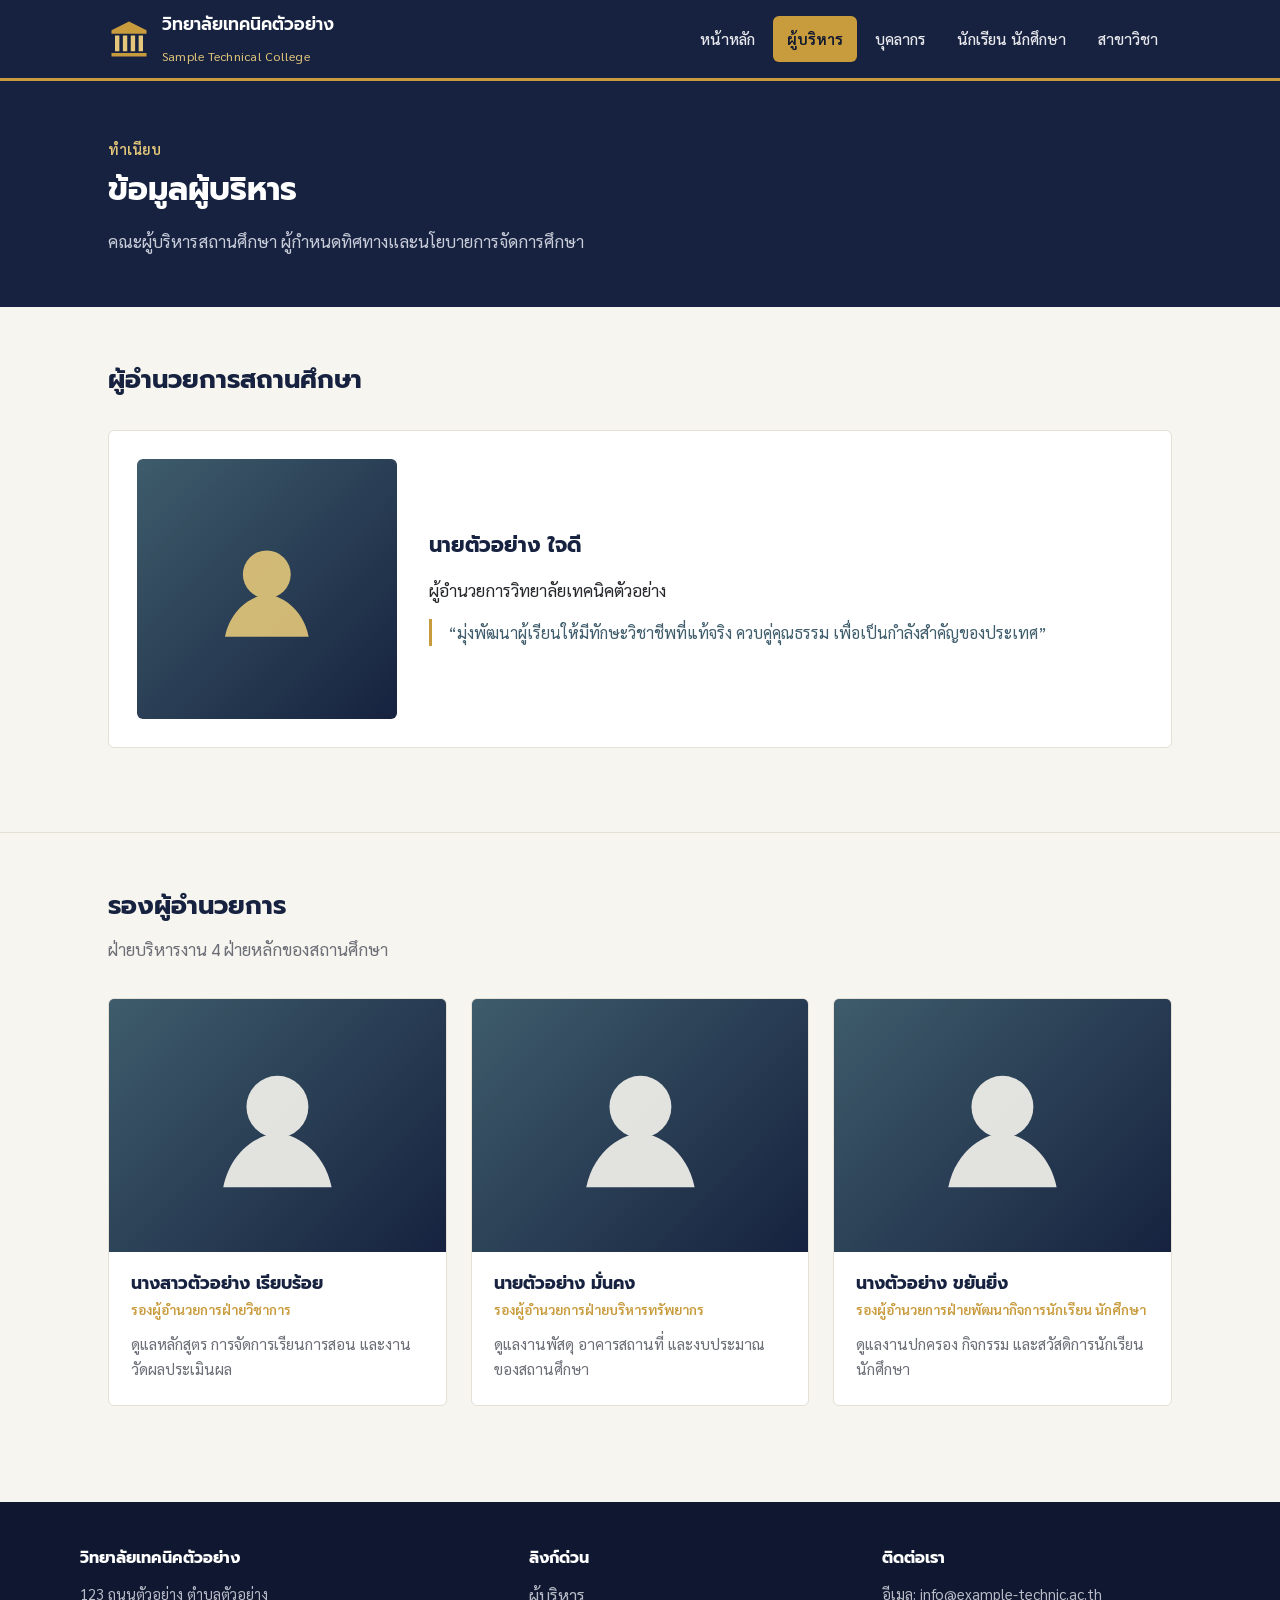
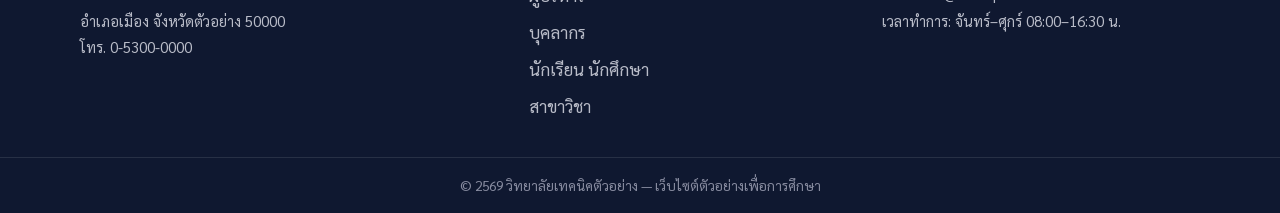
==== administrators.html @ 852534bc "Create administrators.html" ====
<!DOCTYPE html>
<html lang="th">
<head>
<meta charset="UTF-8">
<meta name="viewport" content="width=device-width, initial-scale=1.0">
<title>ข้อมูลผู้บริหาร | วิทยาลัยเทคนิคตัวอย่าง</title>
<link rel="stylesheet" href="style.css">
</head>
<body>
<a href="#main" class="skip-link">ข้ามไปเนื้อหาหลัก</a>

<header class="site-header">
  <div class="wrap">
    <a href="index.html" class="brand">
      <svg class="brand-mark" viewBox="0 0 48 48" fill="none" aria-hidden="true">
        <path d="M24 4L44 14V18H4V14L24 4Z" fill="#C89B3C"/>
        <rect x="8" y="20" width="5" height="18" fill="#E4C77A"/>
        <rect x="17" y="20" width="5" height="18" fill="#E4C77A"/>
        <rect x="26" y="20" width="5" height="18" fill="#E4C77A"/>
        <rect x="35" y="20" width="5" height="18" fill="#E4C77A"/>
        <rect x="4" y="40" width="40" height="4" fill="#C89B3C"/>
      </svg>
      <span class="brand-text">
        <span class="th">วิทยาลัยเทคนิคตัวอย่าง</span><br>
        <span class="sub">Sample Technical College</span>
      </span>
    </a>
    <nav class="main-nav" aria-label="เมนูหลัก">
      <ul>
        <li><a href="index.html">หน้าหลัก</a></li>
        <li><a href="administrators.html" aria-current="page">ผู้บริหาร</a></li>
        <li><a href="staff.html">บุคลากร</a></li>
        <li><a href="students.html">นักเรียน นักศึกษา</a></li>
        <li><a href="programs.html">สาขาวิชา</a></li>
      </ul>
    </nav>
  </div>
</header>

<div class="page-head">
  <div class="wrap">
    <p class="eyebrow">ทำเนียบ</p>
    <h1>ข้อมูลผู้บริหาร</h1>
    <p>คณะผู้บริหารสถานศึกษา ผู้กำหนดทิศทางและนโยบายการจัดการศึกษา</p>
  </div>
</div>

<main id="main">

  <section>
    <div class="wrap">
      <div class="section-head">
        <h2>ผู้อำนวยการสถานศึกษา</h2>
      </div>
      <div class="person-lead">
        <div class="avatar">
          <svg viewBox="0 0 100 100" aria-hidden="true"><circle cx="50" cy="38" r="20" fill="#E4C77A"/><path d="M15 90c5-25 25-35 35-35s30 10 35 35" fill="#E4C77A"/></svg>
        </div>
        <div>
          <h3 style="font-size:1.3rem;">นายตัวอย่าง ใจดี</h3>
          <p class="role" style="margin-bottom:0;">ผู้อำนวยการวิทยาลัยเทคนิคตัวอย่าง</p>
          <blockquote>“มุ่งพัฒนาผู้เรียนให้มีทักษะวิชาชีพที่แท้จริง ควบคู่คุณธรรม เพื่อเป็นกำลังสำคัญของประเทศ”</blockquote>
        </div>
      </div>
    </div>
  </section>

  <section>
    <div class="wrap">
      <div class="section-head">
        <h2>รองผู้อำนวยการ</h2>
        <p>ฝ่ายบริหารงาน 4 ฝ่ายหลักของสถานศึกษา</p>
      </div>
      <div class="grid grid-3">

        <div class="card">
          <div class="avatar"><svg viewBox="0 0 100 100" aria-hidden="true"><circle cx="50" cy="38" r="20" fill="#F7F5EF"/><path d="M15 90c5-25 25-35 35-35s30 10 35 35" fill="#F7F5EF"/></svg></div>
          <div class="card-body">
            <h3>นางสาวตัวอย่าง เรียบร้อย</h3>
            <p class="role">รองผู้อำนวยการฝ่ายวิชาการ</p>
            <p>ดูแลหลักสูตร การจัดการเรียนการสอน และงานวัดผลประเมินผล</p>
          </div>
        </div>

        <div class="card">
          <div class="avatar"><svg viewBox="0 0 100 100" aria-hidden="true"><circle cx="50" cy="38" r="20" fill="#F7F5EF"/><path d="M15 90c5-25 25-35 35-35s30 10 35 35" fill="#F7F5EF"/></svg></div>
          <div class="card-body">
            <h3>นายตัวอย่าง มั่นคง</h3>
            <p class="role">รองผู้อำนวยการฝ่ายบริหารทรัพยากร</p>
            <p>ดูแลงานพัสดุ อาคารสถานที่ และงบประมาณของสถานศึกษา</p>
          </div>
        </div>

        <div class="card">
          <div class="avatar"><svg viewBox="0 0 100 100" aria-hidden="true"><circle cx="50" cy="38" r="20" fill="#F7F5EF"/><path d="M15 90c5-25 25-35 35-35s30 10 35 35" fill="#F7F5EF"/></svg></div>
          <div class="card-body">
            <h3>นางตัวอย่าง ขยันยิ่ง</h3>
            <p class="role">รองผู้อำนวยการฝ่ายพัฒนากิจการนักเรียน นักศึกษา</p>
            <p>ดูแลงานปกครอง กิจกรรม และสวัสดิการนักเรียน นักศึกษา</p>
          </div>
        </div>

      </div>
    </div>
  </section>

</main>

<footer class="site-footer">
  <div class="wrap">
    <div>
      <h4>วิทยาลัยเทคนิคตัวอย่าง</h4>
      <address>123 ถนนตัวอย่าง ตำบลตัวอย่าง<br>อำเภอเมือง จังหวัดตัวอย่าง 50000<br>โทร. 0-5300-0000</address>
    </div>
    <div>
      <h4>ลิงก์ด่วน</h4>
      <ul>
        <li><a href="administrators.html">ผู้บริหาร</a></li>
        <li><a href="staff.html">บุคลากร</a></li>
        <li><a href="students.html">นักเรียน นักศึกษา</a></li>
        <li><a href="programs.html">สาขาวิชา</a></li>
      </ul>
    </div>
    <div>
      <h4>ติดต่อเรา</h4>
      <p>อีเมล: info@example-technic.ac.th<br>เวลาทำการ: จันทร์–ศุกร์ 08:00–16:30 น.</p>
    </div>
  </div>
  <div class="footer-bottom">© 2569 วิทยาลัยเทคนิคตัวอย่าง — เว็บไซต์ตัวอย่างเพื่อการศึกษา</div>
</footer>

</body>
</html>
---- style.css ----
/* ==========================================================================
   วิทยาลัยเทคนิคตัวอย่าง — Design tokens
   Color   : navy #16223F (primary) / gold #C89B3C (accent) / cream #F7F5EF (bg)
             teal #3E5C6B (secondary) / charcoal #24262A (text)
   Type    : Prompt (headings) + Sarabun (body) — Thailand's standard
             government/academic typefaces, set deliberately for a school site
   Layout  : header (logo+nav) / hero / content sections / footer, repeated
             identically across all five pages
   ========================================================================== */

@import url('https://fonts.googleapis.com/css2?family=Prompt:wght@500;600;700&family=Sarabun:wght@400;500;600&display=swap');

:root {
  --navy: #16223F;
  --navy-dark: #0F1830;
  --gold: #C89B3C;
  --gold-light: #E4C77A;
  --cream: #F7F5EF;
  --paper: #FFFFFF;
  --teal: #3E5C6B;
  --charcoal: #24262A;
  --muted: #6B6E76;
  --line: #E4E0D6;
  --radius: 6px;
  --max: 1120px;
}

* { box-sizing: border-box; }

html { scroll-behavior: smooth; }

body {
  margin: 0;
  background: var(--cream);
  color: var(--charcoal);
  font-family: 'Sarabun', sans-serif;
  font-size: 17px;
  line-height: 1.7;
}

h1, h2, h3, h4 {
  font-family: 'Prompt', sans-serif;
  color: var(--navy);
  line-height: 1.3;
  margin: 0 0 0.5em;
}

a { color: inherit; text-decoration: none; }

img { max-width: 100%; display: block; }

.wrap {
  max-width: var(--max);
  margin: 0 auto;
  padding: 0 28px;
}

/* ---------- Skip link (a11y) ---------- */
.skip-link {
  position: absolute;
  left: -999px;
  top: 0;
  background: var(--gold);
  color: var(--navy-dark);
  padding: 10px 16px;
  z-index: 200;
  font-weight: 600;
}
.skip-link:focus { left: 12px; top: 12px; }

/* ---------- Header ---------- */
.site-header {
  background: var(--navy);
  border-bottom: 3px solid var(--gold);
  position: sticky;
  top: 0;
  z-index: 100;
}
.site-header .wrap {
  display: flex;
  align-items: center;
  justify-content: space-between;
  min-height: 78px;
  gap: 20px;
}
.brand {
  display: flex;
  align-items: center;
  gap: 12px;
  color: var(--paper);
}
.brand-mark {
  width: 42px; height: 42px; flex: none;
}
.brand-text .th { font-family: 'Prompt', sans-serif; font-weight: 600; font-size: 1.08rem; color: var(--paper); }
.brand-text .sub { font-size: 0.78rem; color: var(--gold-light); letter-spacing: 0.02em; }

.main-nav ul {
  list-style: none;
  display: flex;
  gap: 4px;
  margin: 0; padding: 0;
  flex-wrap: wrap;
}
.main-nav a {
  display: block;
  color: #E9E9EE;
  padding: 10px 14px;
  border-radius: var(--radius);
  font-size: 0.96rem;
  font-weight: 500;
  transition: background 0.15s, color 0.15s;
}
.main-nav a:hover,
.main-nav a:focus-visible { background: rgba(255,255,255,0.08); color: var(--gold-light); }
.main-nav a[aria-current="page"] {
  background: var(--gold);
  color: var(--navy-dark);
  font-weight: 600;
}
.nav-toggle { display: none; }

@media (max-width: 780px) {
  .site-header .wrap { flex-wrap: wrap; min-height: auto; padding-top: 14px; padding-bottom: 14px; }
  .main-nav ul { gap: 2px; }
  .main-nav a { padding: 8px 10px; font-size: 0.9rem; }
}

/* ---------- Hero (home page) ---------- */
.hero {
  background: linear-gradient(155deg, var(--navy) 0%, var(--navy-dark) 62%, #0B1226 100%);
  color: var(--paper);
  overflow: hidden;
  position: relative;
}
.hero .wrap {
  display: grid;
  grid-template-columns: 1.15fr 0.85fr;
  align-items: center;
  gap: 40px;
  padding-top: 64px;
  padding-bottom: 56px;
}
.hero-eyebrow { color: var(--gold-light); font-weight: 600; font-size: 0.92rem; margin-bottom: 14px; }
.hero h1 { color: var(--paper); font-size: 2.5rem; max-width: 15ch; }
.hero p.lead { color: #C9CDDA; max-width: 46ch; font-size: 1.08rem; margin-top: 14px; }
.hero-actions { margin-top: 26px; display: flex; gap: 12px; flex-wrap: wrap; }
.btn {
  display: inline-block;
  padding: 12px 22px;
  border-radius: var(--radius);
  font-weight: 600;
  font-family: 'Prompt', sans-serif;
  font-size: 0.95rem;
  border: 1.5px solid transparent;
}
.btn-gold { background: var(--gold); color: var(--navy-dark); }
.btn-gold:hover { background: var(--gold-light); }
.btn-outline { border-color: rgba(255,255,255,0.4); color: var(--paper); }
.btn-outline:hover { border-color: var(--gold-light); color: var(--gold-light); }

.hero-graphic { width: 100%; }

.stat-bar {
  background: var(--navy-dark);
  border-top: 1px solid rgba(255,255,255,0.08);
}
.stat-bar .wrap {
  display: grid;
  grid-template-columns: repeat(4, 1fr);
  padding-top: 26px;
  padding-bottom: 26px;
}
.stat { text-align: center; border-left: 1px solid rgba(255,255,255,0.1); }
.stat:first-child { border-left: none; }
.stat .num { font-family: 'Prompt', sans-serif; font-weight: 700; font-size: 2rem; color: var(--gold-light); }
.stat .label { font-size: 0.85rem; color: #AEB2C0; margin-top: 2px; }

@media (max-width: 780px) {
  .hero .wrap { grid-template-columns: 1fr; padding-top: 40px; }
  .hero h1 { font-size: 1.9rem; }
  .hero-graphic { max-width: 260px; margin: 0 auto; }
  .stat-bar .wrap { grid-template-columns: repeat(2, 1fr); row-gap: 20px; }
  .stat:nth-child(3) { border-left: none; }
}

/* ---------- Page header (inner pages) ---------- */
.page-head {
  background: var(--navy);
  color: var(--paper);
  padding: 46px 0 34px;
}
.page-head .eyebrow { color: var(--gold-light); font-weight: 600; font-size: 0.9rem; margin-bottom: 8px; }
.page-head h1 { color: var(--paper); font-size: 2rem; }
.page-head p { color: #C9CDDA; max-width: 60ch; margin-top: 10px; }

/* ---------- Sections ---------- */
main section { padding: 56px 0; }
main section + section { border-top: 1px solid var(--line); }
.section-head { max-width: 62ch; margin-bottom: 34px; }
.section-head h2 { font-size: 1.6rem; }
.section-head p { color: var(--muted); margin-top: 6px; }

/* ---------- Cards ---------- */
.grid {
  display: grid;
  gap: 24px;
}
.grid-3 { grid-template-columns: repeat(3, 1fr); }
.grid-2 { grid-template-columns: repeat(2, 1fr); }
@media (max-width: 900px) { .grid-3, .grid-2 { grid-template-columns: 1fr 1fr; } }
@media (max-width: 620px) { .grid-3, .grid-2 { grid-template-columns: 1fr; } }

.card {
  background: var(--paper);
  border: 1px solid var(--line);
  border-radius: var(--radius);
  overflow: hidden;
}
.card-body { padding: 20px 22px 22px; }
.card h3 { font-size: 1.08rem; margin-bottom: 4px; }
.card .role { color: var(--gold); font-weight: 600; font-size: 0.86rem; margin-bottom: 10px; }
.card p { color: var(--muted); font-size: 0.95rem; margin: 0; }

.avatar {
  width: 100%;
  aspect-ratio: 4 / 3;
  background: linear-gradient(135deg, var(--teal), var(--navy));
  display: flex;
  align-items: center;
  justify-content: center;
}
.avatar svg { width: 46%; opacity: 0.9; }

/* ---------- Person row (administrators) ---------- */
.person-lead {
  display: grid;
  grid-template-columns: 260px 1fr;
  gap: 32px;
  align-items: center;
  background: var(--paper);
  border: 1px solid var(--line);
  border-radius: var(--radius);
  padding: 28px;
  margin-bottom: 28px;
}
.person-lead .avatar { aspect-ratio: 1/1; border-radius: var(--radius); }
.person-lead blockquote {
  margin: 14px 0 0;
  padding-left: 16px;
  border-left: 3px solid var(--gold);
  color: var(--teal);
  font-style: normal;
  font-size: 1rem;
}
@media (max-width: 700px) { .person-lead { grid-template-columns: 1fr; } }

/* ---------- Data table ---------- */
table { width: 100%; border-collapse: collapse; background: var(--paper); }
caption { text-align: left; font-family: 'Prompt', sans-serif; font-weight: 600; color: var(--navy); margin-bottom: 10px; font-size: 1.05rem; }
th, td { text-align: left; padding: 12px 16px; border-bottom: 1px solid var(--line); font-size: 0.95rem; }
thead th { background: var(--navy); color: var(--paper); font-family: 'Prompt', sans-serif; font-weight: 500; }
tbody tr:hover { background: #FBF9F3; }

/* ---------- Simple bar chart (students page) ---------- */
.bars { display: grid; gap: 14px; margin-top: 6px; }
.bar-row { display: grid; grid-template-columns: 160px 1fr 60px; align-items: center; gap: 12px; font-size: 0.92rem; }
.bar-track { background: var(--line); border-radius: 3px; height: 12px; overflow: hidden; }
.bar-fill { background: linear-gradient(90deg, var(--teal), var(--gold)); height: 100%; }

/* ---------- Program cards ---------- */
.program-card { border-top: 4px solid var(--gold); }
.program-card .level { display: inline-block; background: #EEF1F4; color: var(--teal); font-size: 0.78rem; font-weight: 600; padding: 3px 10px; border-radius: 20px; margin-top: 10px; }

/* ---------- Callout / news ---------- */
.callout {
  background: #EFEAD9;
  border-left: 4px solid var(--gold);
  padding: 18px 22px;
  border-radius: 0 var(--radius) var(--radius) 0;
}

/* ---------- Footer ---------- */
.site-footer {
  background: var(--navy-dark);
  color: #B9BCC8;
  margin-top: 40px;
}
.site-footer .wrap {
  display: grid;
  grid-template-columns: 1.3fr 1fr 1fr;
  gap: 36px;
  padding: 46px 0 28px;
}
.site-footer h4 { color: var(--paper); font-size: 1rem; margin-bottom: 12px; }
.site-footer p, .site-footer address { font-size: 0.92rem; line-height: 1.8; font-style: normal; color: #B9BCC8; margin: 0; }
.site-footer ul { list-style: none; margin: 0; padding: 0; }
.site-footer li { margin-bottom: 8px; }
.site-footer a:hover { color: var(--gold-light); }
.footer-bottom {
  border-top: 1px solid rgba(255,255,255,0.1);
  padding: 16px 0;
  font-size: 0.85rem;
  color: #888CA0;
  text-align: center;
}
@media (max-width: 780px) {
  .site-footer .wrap { grid-template-columns: 1fr; padding-top: 34px; }
}

/* ---------- Focus visibility ---------- */
a:focus-visible, button:focus-visible {
  outline: 2px solid var(--gold);
  outline-offset: 2px;
}

@media (prefers-reduced-motion: reduce) {
  html { scroll-behavior: auto; }
  * { transition: none !important; }
}
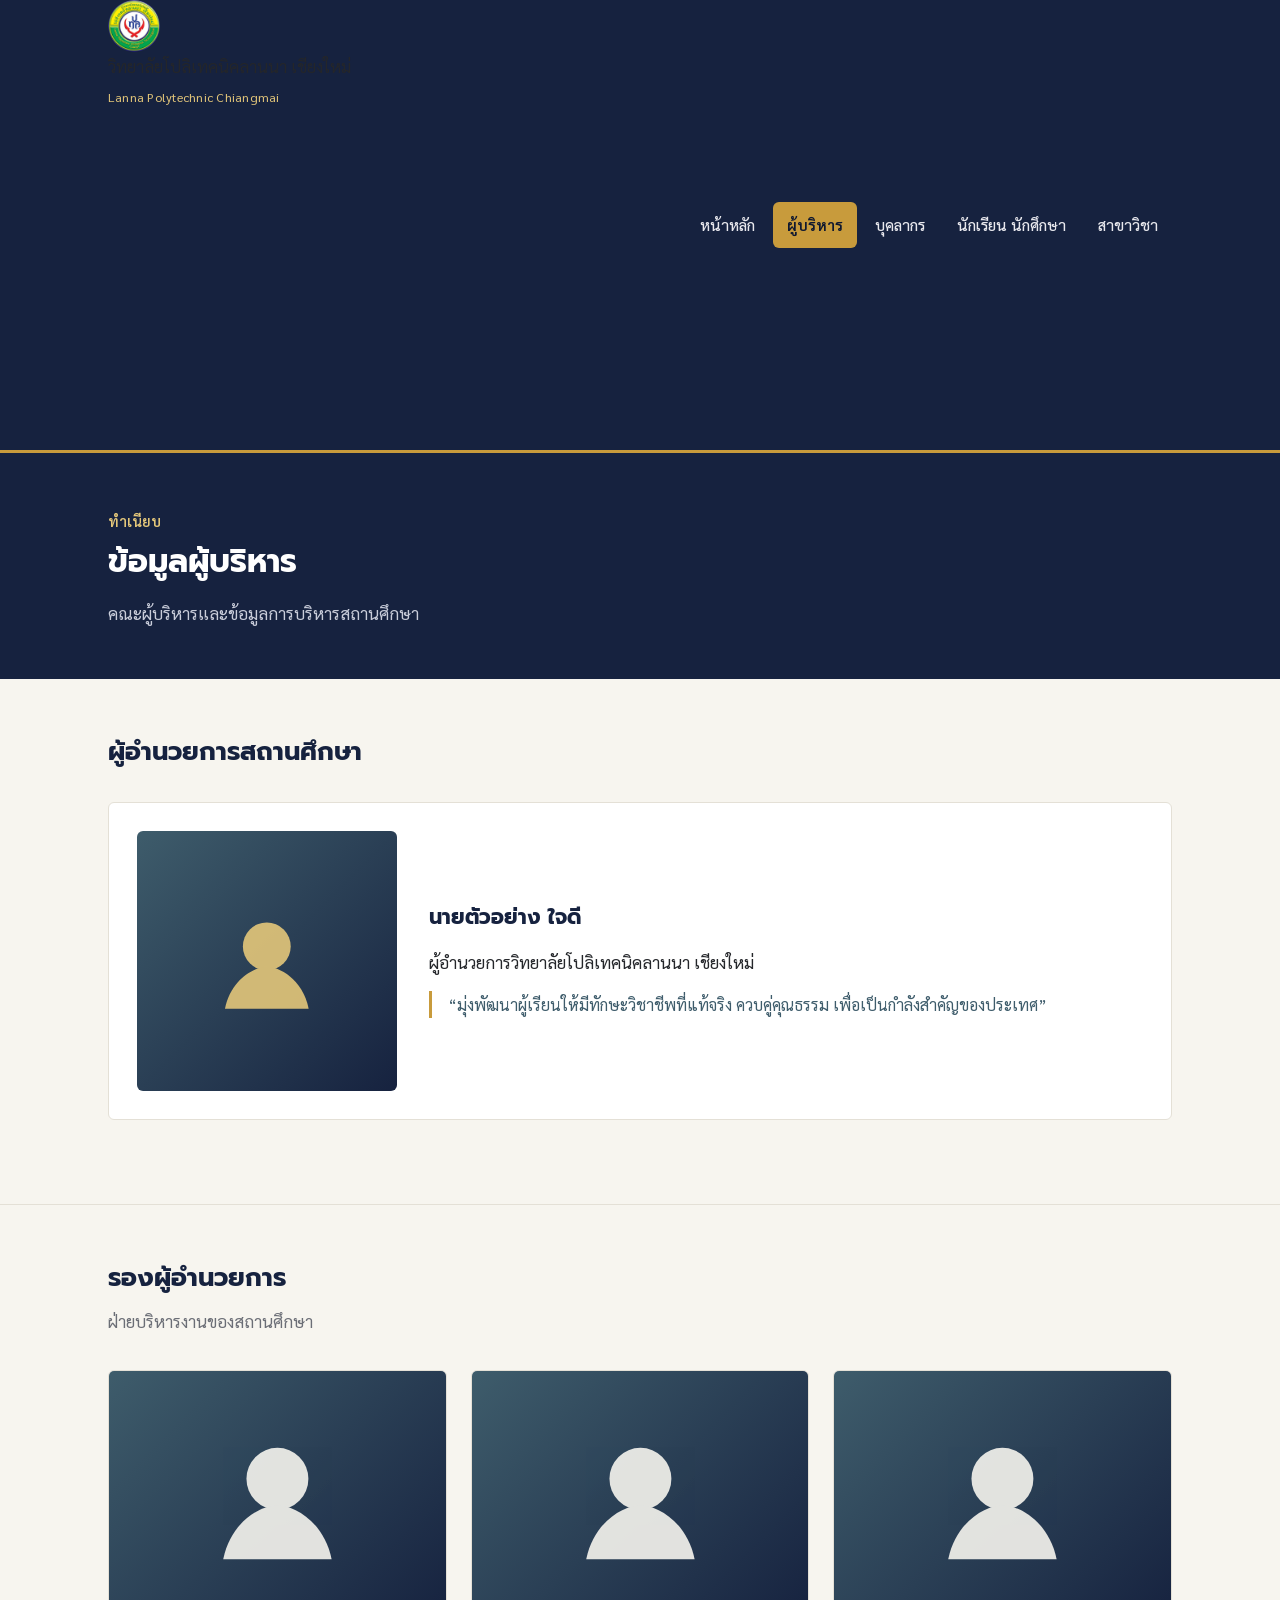
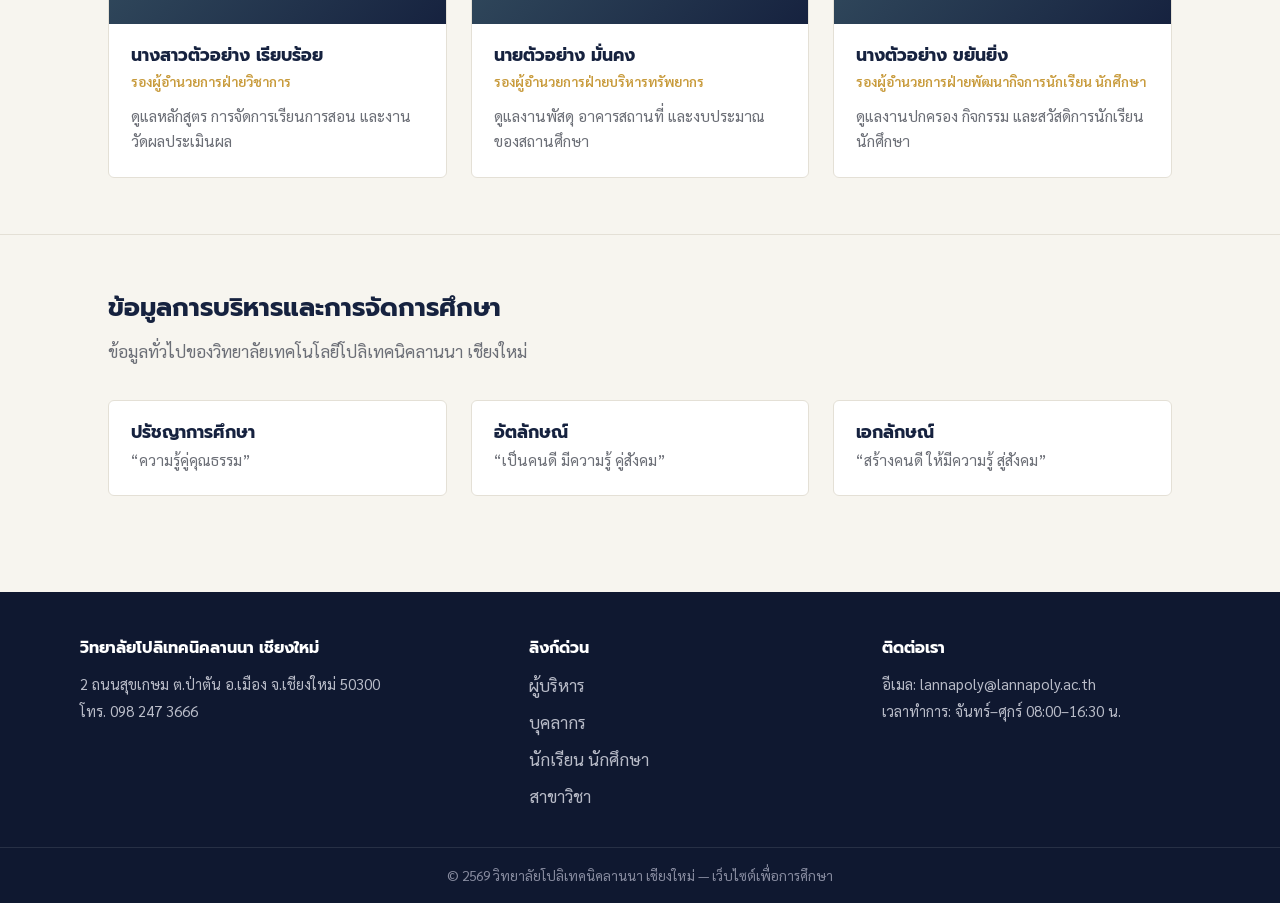
==== commit 5515be31: "Update administrators.html" ====
--- a/administrators.html
+++ b/administrators.html
@@ -3,28 +3,29 @@
 <head>
 <meta charset="UTF-8">
 <meta name="viewport" content="width=device-width, initial-scale=1.0">
-<title>ข้อมูลผู้บริหาร | วิทยาลัยเทคนิคตัวอย่าง</title>
+<title>ข้อมูลผู้บริหาร | วิทยาลัยโปลิเทคนิคลานนา เชียงใหม่</title>
 <link rel="stylesheet" href="style.css">
 </head>
 <body>
+
 <a href="#main" class="skip-link">ข้ามไปเนื้อหาหลัก</a>
 
 <header class="site-header">
   <div class="wrap">
+
     <a href="index.html" class="brand">
-      <svg class="brand-mark" viewBox="0 0 48 48" fill="none" aria-hidden="true">
-        <path d="M24 4L44 14V18H4V14L24 4Z" fill="#C89B3C"/>
-        <rect x="8" y="20" width="5" height="18" fill="#E4C77A"/>
-        <rect x="17" y="20" width="5" height="18" fill="#E4C77A"/>
-        <rect x="26" y="20" width="5" height="18" fill="#E4C77A"/>
-        <rect x="35" y="20" width="5" height="18" fill="#E4C77A"/>
-        <rect x="4" y="40" width="40" height="4" fill="#C89B3C"/>
-      </svg>
+
+      <img class="brand-mark"
+           src="logo.png"
+           alt="โลโก้วิทยาลัยเทคโนโลยีโปลิเทคนิคลานนา เชียงใหม่">
+
       <span class="brand-text">
-        <span class="th">วิทยาลัยเทคนิคตัวอย่าง</span><br>
-        <span class="sub">Sample Technical College</span>
+        <span class="th">วิทยาลัยโปลิเทคนิคลานนา เชียงใหม่</span><br>
+        <span class="sub">Lanna Polytechnic Chiangmai</span>
       </span>
+
     </a>
+
     <nav class="main-nav" aria-label="เมนูหลัก">
       <ul>
         <li><a href="index.html">หน้าหลัก</a></li>
@@ -34,14 +35,21 @@
         <li><a href="programs.html">สาขาวิชา</a></li>
       </ul>
     </nav>
+
   </div>
 </header>
 
 <div class="page-head">
   <div class="wrap">
+
     <p class="eyebrow">ทำเนียบ</p>
+
     <h1>ข้อมูลผู้บริหาร</h1>
-    <p>คณะผู้บริหารสถานศึกษา ผู้กำหนดทิศทางและนโยบายการจัดการศึกษา</p>
+
+    <p>
+      คณะผู้บริหารและข้อมูลการบริหารสถานศึกษา
+    </p>
+
   </div>
 </div>
 
@@ -49,71 +57,195 @@
 
   <section>
     <div class="wrap">
+
       <div class="section-head">
         <h2>ผู้อำนวยการสถานศึกษา</h2>
       </div>
+
       <div class="person-lead">
+
         <div class="avatar">
-          <svg viewBox="0 0 100 100" aria-hidden="true"><circle cx="50" cy="38" r="20" fill="#E4C77A"/><path d="M15 90c5-25 25-35 35-35s30 10 35 35" fill="#E4C77A"/></svg>
-        </div>
+          <svg viewBox="0 0 100 100" aria-hidden="true">
+            <circle cx="50" cy="38" r="20" fill="#E4C77A"/>
+            <path d="M15 90c5-25 25-35 35-35s30 10 35 35"
+                  fill="#E4C77A"/>
+          </svg>
+        </div>
+
         <div>
-          <h3 style="font-size:1.3rem;">นายตัวอย่าง ใจดี</h3>
-          <p class="role" style="margin-bottom:0;">ผู้อำนวยการวิทยาลัยเทคนิคตัวอย่าง</p>
-          <blockquote>“มุ่งพัฒนาผู้เรียนให้มีทักษะวิชาชีพที่แท้จริง ควบคู่คุณธรรม เพื่อเป็นกำลังสำคัญของประเทศ”</blockquote>
-        </div>
-      </div>
+
+          <h3 style="font-size:1.3rem;">
+            นายตัวอย่าง ใจดี
+          </h3>
+
+          <p class="role" style="margin-bottom:0;">
+            ผู้อำนวยการวิทยาลัยโปลิเทคนิคลานนา เชียงใหม่
+          </p>
+
+          <blockquote>
+            “มุ่งพัฒนาผู้เรียนให้มีทักษะวิชาชีพที่แท้จริง
+            ควบคู่คุณธรรม เพื่อเป็นกำลังสำคัญของประเทศ”
+          </blockquote>
+
+        </div>
+
+      </div>
+
     </div>
   </section>
 
   <section>
     <div class="wrap">
+
       <div class="section-head">
         <h2>รองผู้อำนวยการ</h2>
-        <p>ฝ่ายบริหารงาน 4 ฝ่ายหลักของสถานศึกษา</p>
-      </div>
+
+        <p>
+          ฝ่ายบริหารงานของสถานศึกษา
+        </p>
+      </div>
+
       <div class="grid grid-3">
 
         <div class="card">
-          <div class="avatar"><svg viewBox="0 0 100 100" aria-hidden="true"><circle cx="50" cy="38" r="20" fill="#F7F5EF"/><path d="M15 90c5-25 25-35 35-35s30 10 35 35" fill="#F7F5EF"/></svg></div>
+          <div class="avatar">
+            <svg viewBox="0 0 100 100" aria-hidden="true">
+              <circle cx="50" cy="38" r="20" fill="#F7F5EF"/>
+              <path d="M15 90c5-25 25-35 35-35s30 10 35 35"
+                    fill="#F7F5EF"/>
+            </svg>
+          </div>
+
           <div class="card-body">
             <h3>นางสาวตัวอย่าง เรียบร้อย</h3>
             <p class="role">รองผู้อำนวยการฝ่ายวิชาการ</p>
-            <p>ดูแลหลักสูตร การจัดการเรียนการสอน และงานวัดผลประเมินผล</p>
-          </div>
-        </div>
-
-        <div class="card">
-          <div class="avatar"><svg viewBox="0 0 100 100" aria-hidden="true"><circle cx="50" cy="38" r="20" fill="#F7F5EF"/><path d="M15 90c5-25 25-35 35-35s30 10 35 35" fill="#F7F5EF"/></svg></div>
+            <p>
+              ดูแลหลักสูตร การจัดการเรียนการสอน
+              และงานวัดผลประเมินผล
+            </p>
+          </div>
+        </div>
+
+        <div class="card">
+          <div class="avatar">
+            <svg viewBox="0 0 100 100" aria-hidden="true">
+              <circle cx="50" cy="38" r="20" fill="#F7F5EF"/>
+              <path d="M15 90c5-25 25-35 35-35s30 10 35 35"
+                    fill="#F7F5EF"/>
+            </svg>
+          </div>
+
           <div class="card-body">
             <h3>นายตัวอย่าง มั่นคง</h3>
             <p class="role">รองผู้อำนวยการฝ่ายบริหารทรัพยากร</p>
-            <p>ดูแลงานพัสดุ อาคารสถานที่ และงบประมาณของสถานศึกษา</p>
-          </div>
-        </div>
-
-        <div class="card">
-          <div class="avatar"><svg viewBox="0 0 100 100" aria-hidden="true"><circle cx="50" cy="38" r="20" fill="#F7F5EF"/><path d="M15 90c5-25 25-35 35-35s30 10 35 35" fill="#F7F5EF"/></svg></div>
+            <p>
+              ดูแลงานพัสดุ อาคารสถานที่
+              และงบประมาณของสถานศึกษา
+            </p>
+          </div>
+        </div>
+
+        <div class="card">
+          <div class="avatar">
+            <svg viewBox="0 0 100 100" aria-hidden="true">
+              <circle cx="50" cy="38" r="20" fill="#F7F5EF"/>
+              <path d="M15 90c5-25 25-35 35-35s30 10 35 35"
+                    fill="#F7F5EF"/>
+            </svg>
+          </div>
+
           <div class="card-body">
             <h3>นางตัวอย่าง ขยันยิ่ง</h3>
-            <p class="role">รองผู้อำนวยการฝ่ายพัฒนากิจการนักเรียน นักศึกษา</p>
-            <p>ดูแลงานปกครอง กิจกรรม และสวัสดิการนักเรียน นักศึกษา</p>
-          </div>
-        </div>
-
-      </div>
+            <p class="role">
+              รองผู้อำนวยการฝ่ายพัฒนากิจการนักเรียน นักศึกษา
+            </p>
+            <p>
+              ดูแลงานปกครอง กิจกรรม
+              และสวัสดิการนักเรียน นักศึกษา
+            </p>
+          </div>
+        </div>
+
+      </div>
+
     </div>
   </section>
 
+  <!-- ข้อมูลเพิ่มเติมจากเว็บไซต์ -->
+  <section>
+
+    <div class="wrap">
+
+      <div class="section-head">
+        <h2>ข้อมูลการบริหารและการจัดการศึกษา</h2>
+
+        <p>
+          ข้อมูลทั่วไปของวิทยาลัยเทคโนโลยีโปลิเทคนิคลานนา เชียงใหม่
+        </p>
+      </div>
+
+      <div class="grid grid-3">
+
+        <div class="card">
+          <div class="card-body">
+
+            <h3>ปรัชญาการศึกษา</h3>
+
+            <p>
+              “ความรู้คู่คุณธรรม”
+            </p>
+
+          </div>
+        </div>
+
+        <div class="card">
+          <div class="card-body">
+
+            <h3>อัตลักษณ์</h3>
+
+            <p>
+              “เป็นคนดี มีความรู้ คู่สังคม”
+            </p>
+
+          </div>
+        </div>
+
+        <div class="card">
+          <div class="card-body">
+
+            <h3>เอกลักษณ์</h3>
+
+            <p>
+              “สร้างคนดี ให้มีความรู้ สู่สังคม”
+            </p>
+
+          </div>
+        </div>
+
+      </div>
+
+    </div>
+
+  </section>
+
 </main>
 
 <footer class="site-footer">
+
   <div class="wrap">
+
     <div>
-      <h4>วิทยาลัยเทคนิคตัวอย่าง</h4>
-      <address>123 ถนนตัวอย่าง ตำบลตัวอย่าง<br>อำเภอเมือง จังหวัดตัวอย่าง 50000<br>โทร. 0-5300-0000</address>
-    </div>
+      <h4>วิทยาลัยโปลิเทคนิคลานนา เชียงใหม่</h4>
+
+      <address>
+        2 ถนนสุขเกษม ต.ป่าตัน อ.เมือง จ.เชียงใหม่ 50300<br>
+        โทร. 098 247 3666
+      </address>
+    </div>
+
     <div>
       <h4>ลิงก์ด่วน</h4>
+
       <ul>
         <li><a href="administrators.html">ผู้บริหาร</a></li>
         <li><a href="staff.html">บุคลากร</a></li>
@@ -121,12 +253,22 @@
         <li><a href="programs.html">สาขาวิชา</a></li>
       </ul>
     </div>
+
     <div>
       <h4>ติดต่อเรา</h4>
-      <p>อีเมล: info@example-technic.ac.th<br>เวลาทำการ: จันทร์–ศุกร์ 08:00–16:30 น.</p>
-    </div>
-  </div>
-  <div class="footer-bottom">© 2569 วิทยาลัยเทคนิคตัวอย่าง — เว็บไซต์ตัวอย่างเพื่อการศึกษา</div>
+
+      <p>
+        อีเมล: lannapoly@lannapoly.ac.th<br>
+        เวลาทำการ: จันทร์–ศุกร์ 08:00–16:30 น.
+      </p>
+    </div>
+
+  </div>
+
+  <div class="footer-bottom">
+    © 2569 วิทยาลัยโปลิเทคนิคลานนา เชียงใหม่ — เว็บไซต์เพื่อการศึกษา
+  </div>
+
 </footer>
 
 </body>
--- a/style.css
+++ b/style.css
@@ -84,13 +84,14 @@
   gap: 20px;
 }
 .brand {
-  display: flex;
-  align-items: center;
-  gap: 12px;
-  color: var(--paper);
+  width: 450px; height: 450px; flex: none;
+  border-radius: 50%;
 }
 .brand-mark {
-  width: 42px; height: 42px; flex: none;
+  width: 52px; height: 52px; flex: none;
+  object-fit: contain;
+  border-radius: 50%;
+}
 }
 .brand-text .th { font-family: 'Prompt', sans-serif; font-weight: 600; font-size: 1.08rem; color: var(--paper); }
 .brand-text .sub { font-size: 0.78rem; color: var(--gold-light); letter-spacing: 0.02em; }
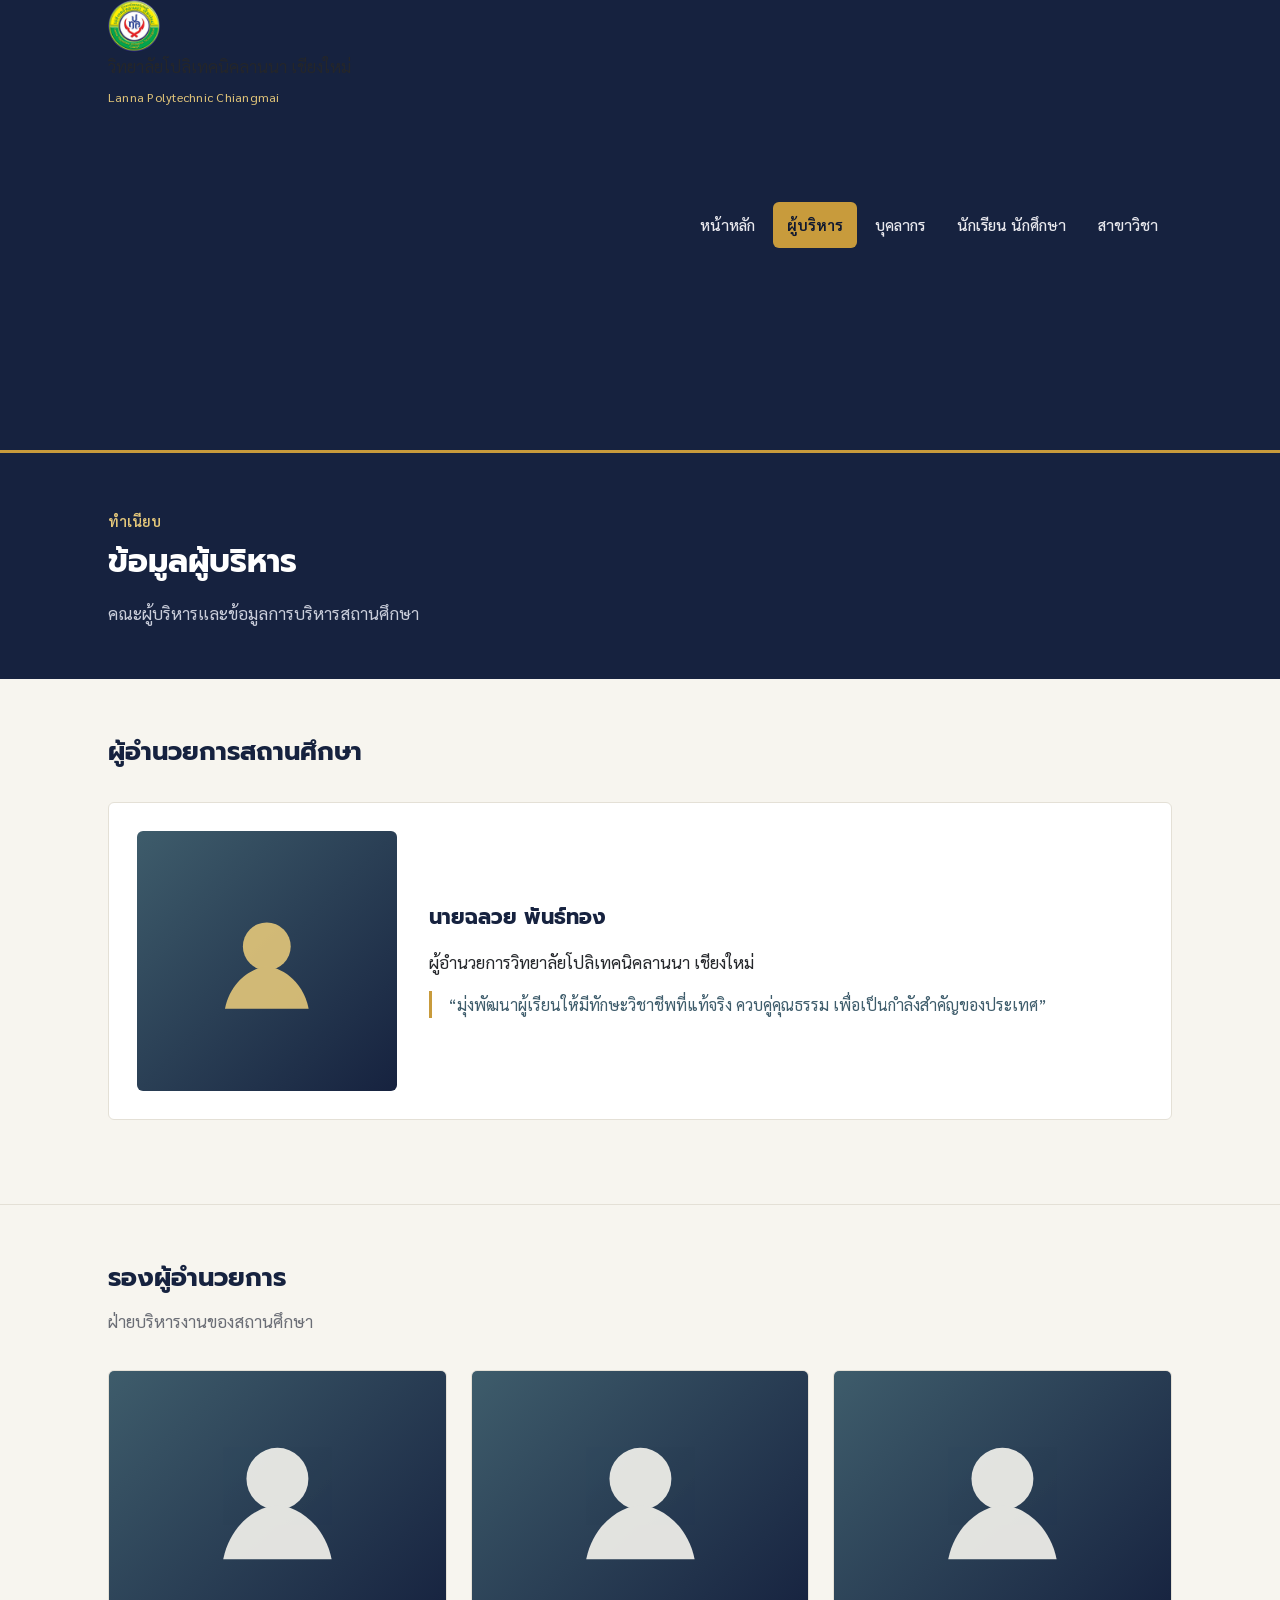
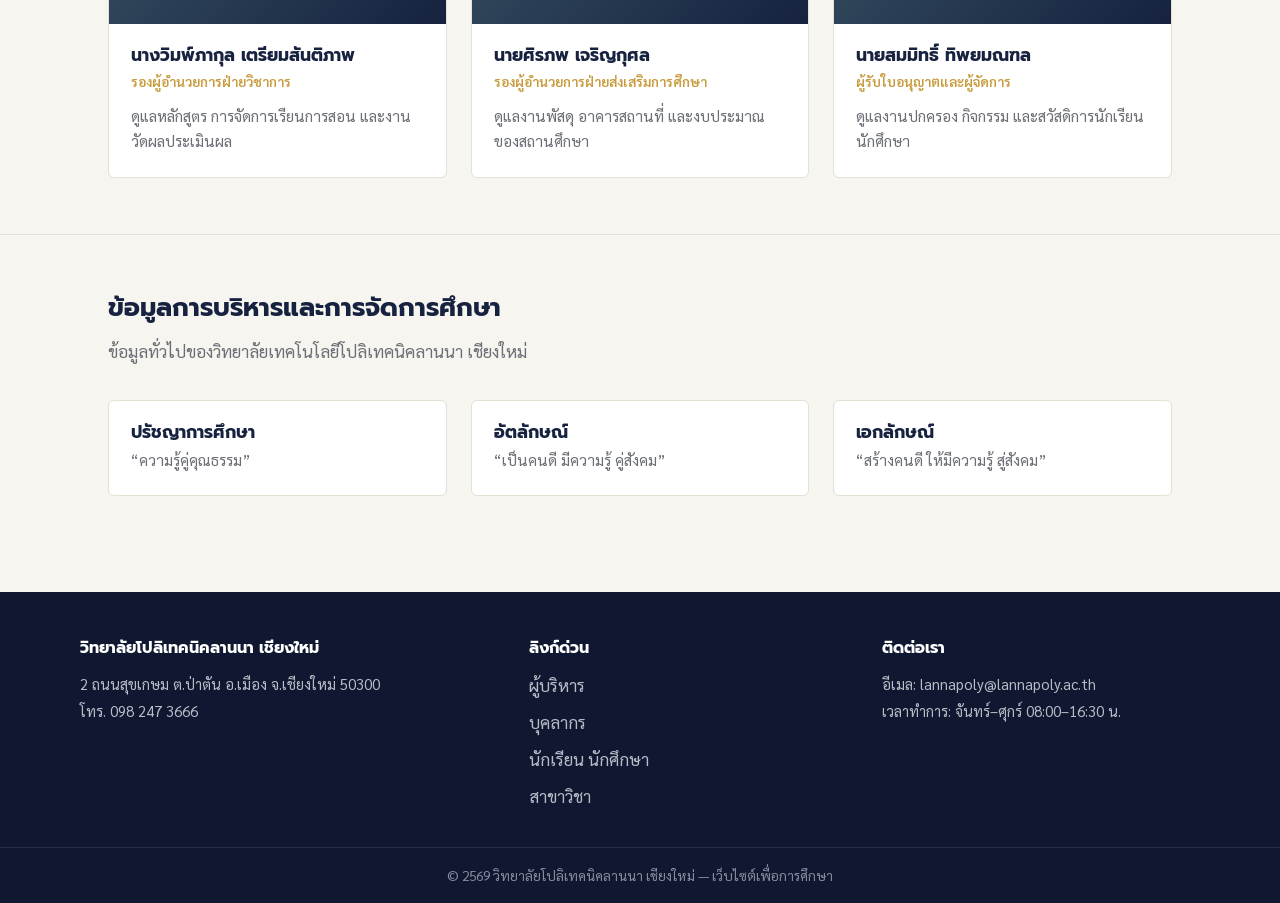
==== commit 8ecd87f3: "Update administrators.html" ====
--- a/administrators.html
+++ b/administrators.html
@@ -7,7 +7,6 @@
 <link rel="stylesheet" href="style.css">
 </head>
 <body>
-
 <a href="#main" class="skip-link">ข้ามไปเนื้อหาหลัก</a>
 
 <header class="site-header">
@@ -75,7 +74,7 @@
         <div>
 
           <h3 style="font-size:1.3rem;">
-            นายตัวอย่าง ใจดี
+            นายฉลวย พันธ์ทอง
           </h3>
 
           <p class="role" style="margin-bottom:0;">
@@ -117,7 +116,7 @@
           </div>
 
           <div class="card-body">
-            <h3>นางสาวตัวอย่าง เรียบร้อย</h3>
+            <h3>นางวิมพ์ภากุล เตรียมสันติภาพ</h3>
             <p class="role">รองผู้อำนวยการฝ่ายวิชาการ</p>
             <p>
               ดูแลหลักสูตร การจัดการเรียนการสอน
@@ -136,8 +135,8 @@
           </div>
 
           <div class="card-body">
-            <h3>นายตัวอย่าง มั่นคง</h3>
-            <p class="role">รองผู้อำนวยการฝ่ายบริหารทรัพยากร</p>
+            <h3>นายศิรภพ เจริญกุศล</h3>
+            <p class="role">รองผู้อำนวยการฝ่ายส่งเสริมการศึกษา</p>
             <p>
               ดูแลงานพัสดุ อาคารสถานที่
               และงบประมาณของสถานศึกษา
@@ -155,9 +154,9 @@
           </div>
 
           <div class="card-body">
-            <h3>นางตัวอย่าง ขยันยิ่ง</h3>
+            <h3>นายสมมิทธิ์ ทิพยมณฑล</h3>
             <p class="role">
-              รองผู้อำนวยการฝ่ายพัฒนากิจการนักเรียน นักศึกษา
+              ผู้รับใบอนุญาตและผู้จัดการ
             </p>
             <p>
               ดูแลงานปกครอง กิจกรรม
--- a/style.css
+++ b/style.css
@@ -9,7 +9,6 @@
    ========================================================================== */
 
 @import url('https://fonts.googleapis.com/css2?family=Prompt:wght@500;600;700&family=Sarabun:wght@400;500;600&display=swap');
-
 :root {
   --navy: #16223F;
   --navy-dark: #0F1830;
